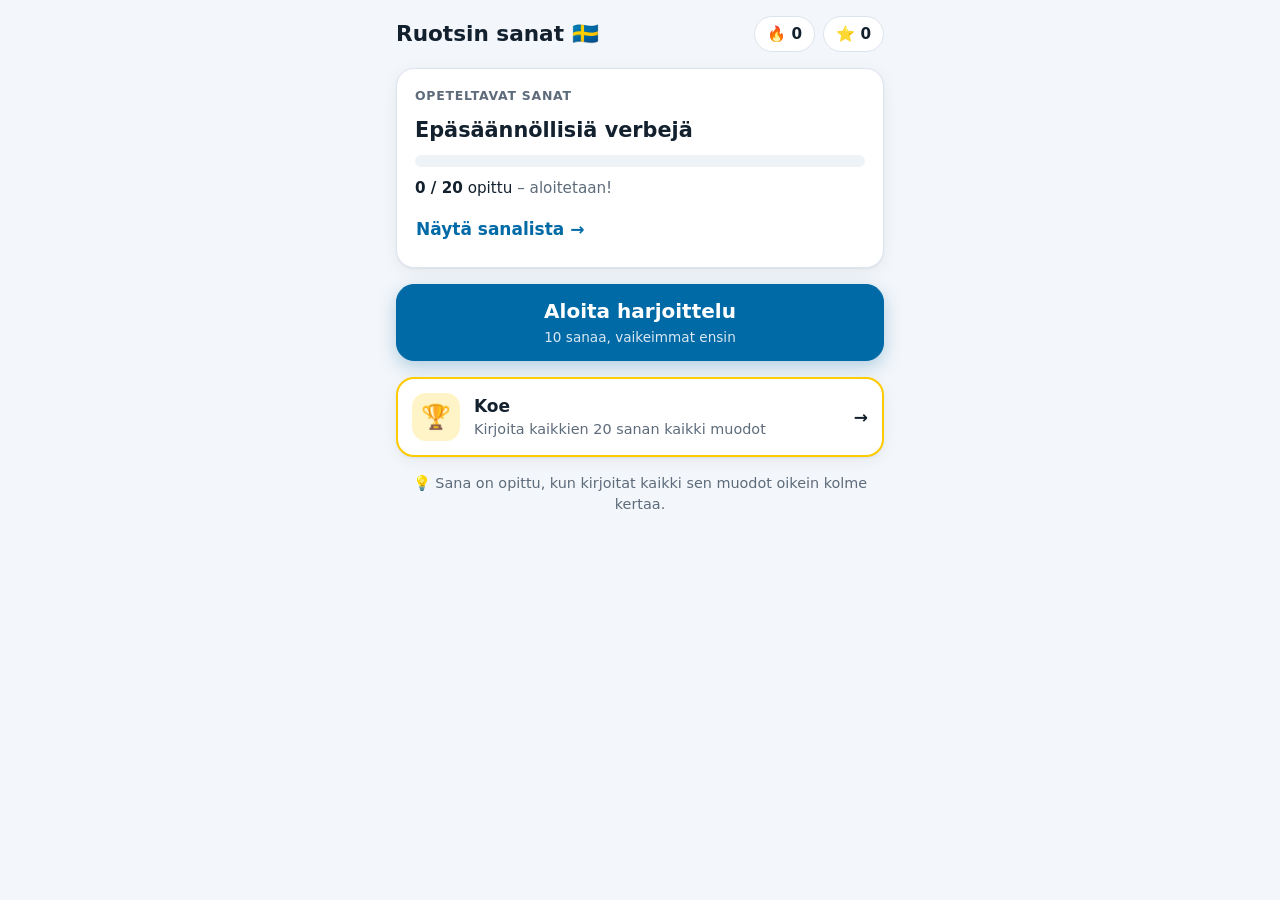
==== src/index.html @ 1865d064 "Yksinkertaista etusivu ja lisää erillinen koe - Etusivulla yksi Aloita harjoittelu -painike ja linkk" ====
<!doctype html>
<html lang="fi">
<head>
  <meta charset="utf-8">
  <meta name="viewport" content="width=device-width, initial-scale=1, viewport-fit=cover">
  <meta name="robots" content="noindex, nofollow">
  <meta name="theme-color" content="#006aa7">
  <meta name="apple-mobile-web-app-capable" content="yes">
  <meta name="apple-mobile-web-app-title" content="Ruotsin sanat">
  <title>Ruotsin sanat</title>
  <link rel="icon" href="data:image/svg+xml,<svg xmlns='http://www.w3.org/2000/svg' viewBox='0 0 100 100'><text y='.9em' font-size='90'>🇸🇪</text></svg>">
  <link rel="stylesheet" href="css/styles.css">
  <script type="module" src="js/main.js"></script>
</head>
<body>
  <main class="app">

    <!-- ========== PIN ========== -->
    <section id="screen-pin" class="screen screen-center" hidden>
      <div class="hero-emoji" aria-hidden="true">🇸🇪</div>
      <h1>Ruotsin sanat</h1>
      <form id="pin-form" class="stack">
        <label for="pin-input" class="muted">Syötä PIN-koodi</label>
        <input id="pin-input" class="input input-pin" type="password" inputmode="numeric" autocomplete="off" required>
        <p id="pin-error" class="banner banner-wrong" role="alert" hidden>Väärä koodi, yritä uudelleen.</p>
        <button type="submit" class="btn btn-primary">Avaa</button>
      </form>
    </section>

    <!-- ========== ETUSIVU ========== -->
    <section id="screen-home" class="screen" hidden>
      <header class="topbar">
        <h1 class="brand">Ruotsin sanat <span aria-hidden="true">🇸🇪</span></h1>
        <div class="chips">
          <span class="chip" title="Päiväputki"><span aria-hidden="true">🔥</span> <span id="day-streak">0</span></span>
          <span class="chip" title="Pisteet"><span aria-hidden="true">⭐</span> <span id="points">0</span></span>
        </div>
      </header>

      <div class="card goal-card">
        <p class="eyebrow">Opeteltavat sanat</p>
        <h2 id="list-title"></h2>
        <div class="progress-track" aria-hidden="true"><div id="learned-bar" class="progress-fill"></div></div>
        <p class="goal-meta"><strong id="learned-count">0 / 0</strong> opittu <span id="goal-message" class="muted"></span></p>
        <button id="wordlist-btn" class="btn btn-ghost">Näytä sanalista →</button>
      </div>

      <button id="start-btn" class="btn btn-primary btn-hero">
        <span>Aloita harjoittelu</span>
        <small id="start-sub"></small>
      </button>

      <a href="#koe" class="exam-card">
        <span class="mode-icon" aria-hidden="true">🏆</span>
        <span class="exam-text"><strong>Koe</strong><span id="exam-sub"></span></span>
        <span aria-hidden="true">→</span>
      </a>

      <p class="hint">💡 Sana on opittu, kun kirjoitat kaikki sen muodot oikein kolme kertaa.</p>
    </section>

    <!-- ========== SANALISTA ========== -->
    <section id="screen-words" class="screen" hidden>
      <header class="topbar">
        <button class="icon-btn home-link" aria-label="Takaisin">←</button>
        <h1 class="topbar-title">Sanalista</h1>
        <span class="icon-spacer"></span>
      </header>
      <ul id="word-table" class="word-table"></ul>
    </section>

    <!-- ========== HARJOITUS JA KOE ========== -->
    <section id="screen-quiz" class="screen" hidden>
      <header class="quiz-bar">
        <button class="icon-btn home-link" aria-label="Lopeta">✕</button>
        <div class="quiz-progress">
          <span id="quiz-phase" class="quiz-phase"></span>
          <div class="progress-track"><div id="quiz-bar" class="progress-fill"></div></div>
        </div>
        <span id="streak" class="streak" aria-live="polite"></span>
      </header>

      <div class="question">
        <p id="question-label" class="eyebrow"></p>
        <p id="prompt" class="prompt"></p>
        <p id="prompt-stars" class="stars" aria-hidden="true"></p>
      </div>

      <!-- Opettele -->
      <div id="mode-learn" class="stack" hidden>
        <div id="learn-forms" class="forms-grid" hidden></div>
        <button id="reveal-btn" class="btn btn-primary">Näytä muodot</button>
        <div id="self-grade" class="row" hidden>
          <button id="again-btn" class="btn btn-soft">Harjoittelen vielä</button>
          <button id="knew-btn" class="btn btn-success">Osasin! 👍</button>
        </div>
      </div>

      <!-- Monivalinta -->
      <div id="mode-choice" class="choices" hidden></div>

      <!-- Kirjoitus (yksi tai kaikki muodot) -->
      <form id="mode-write" class="stack" autocomplete="off" hidden>
        <div id="write-fields" class="stack"></div>
        <div id="letter-bar" class="letter-bar" aria-label="Ruotsin kirjaimet">
          <button type="button" class="letter-btn" data-char="å">å</button>
          <button type="button" class="letter-btn" data-char="ä">ä</button>
          <button type="button" class="letter-btn" data-char="ö">ö</button>
        </div>
        <button id="check-btn" type="submit" class="btn btn-primary">Tarkista</button>
      </form>

      <!-- Palaute -->
      <div id="feedback" class="feedback" role="status" aria-live="polite" hidden>
        <p id="feedback-title" class="feedback-title"></p>
        <p id="feedback-text" class="feedback-text"></p>
        <button id="next-btn" class="btn">Jatka</button>
      </div>
    </section>

    <!-- ========== KERTAUKSEN ALKU ========== -->
    <section id="screen-review-intro" class="screen screen-center" hidden>
      <div class="hero-emoji" aria-hidden="true">🎯</div>
      <h1>Lopuksi kerrataan vaikeimmat</h1>
      <p class="muted">Nämä menivät vielä väärin. Harjoitellaan niitä, kunnes ne menevät oikein.</p>
      <div class="card"><ul id="review-list" class="plain-list"></ul></div>
      <button id="review-start-btn" class="btn btn-primary">Aloita kertaus</button>
    </section>

    <!-- ========== HARJOITTELUN TULOKSET ========== -->
    <section id="screen-result" class="screen screen-center" hidden>
      <div id="result-emoji" class="hero-emoji" aria-hidden="true"></div>
      <h1 id="result-title"></h1>
      <p id="result-text" class="muted"></p>

      <div class="stat-grid">
        <div class="stat"><span id="stat-correct" class="stat-value"></span><span class="stat-label">oikein heti</span></div>
        <div class="stat"><span id="stat-points" class="stat-value"></span><span class="stat-label">pistettä</span></div>
        <div class="stat"><span id="stat-streak" class="stat-value"></span><span class="stat-label">paras putki</span></div>
      </div>

      <div id="star-news" class="card stack" hidden>
        <p class="eyebrow">Tähtiä ansaittu</p>
        <ul id="star-list" class="plain-list"></ul>
      </div>

      <div class="stack full">
        <button id="again-round-btn" class="btn btn-primary">Harjoittele lisää</button>
        <button class="btn btn-ghost home-link">Etusivulle</button>
      </div>
    </section>

    <!-- ========== KOKEEN TULOKSET ========== -->
    <section id="screen-exam-result" class="screen" hidden>
      <div class="screen-center-block">
        <div id="exam-emoji" class="hero-emoji" aria-hidden="true"></div>
        <h1 id="exam-title"></h1>
        <p id="exam-text" class="muted"></p>
      </div>

      <div class="stat-grid stat-grid-2">
        <div class="stat"><span id="exam-words" class="stat-value"></span><span class="stat-label">sanaa oikein</span></div>
        <div class="stat"><span id="exam-forms" class="stat-value"></span><span class="stat-label">muotoa oikein</span></div>
      </div>

      <button id="exam-review-btn" class="btn btn-primary btn-hero">
        <span>Kertaa vaikeat sanat</span>
        <small id="exam-review-sub"></small>
      </button>

      <ul id="exam-table" class="word-table"></ul>

      <div class="stack">
        <button id="exam-again-btn" class="btn btn-soft">Tee koe uudelleen</button>
        <button class="btn btn-ghost home-link">Etusivulle</button>
      </div>
    </section>

  </main>
</body>
</html>
---- src/css/styles.css ----
/* ==========================================================================
   Värit ja mitat. Ruotsin lipun sininen ja keltainen.
   ========================================================================== */

:root {
  --bg: #f3f6fa;
  --surface: #ffffff;
  --surface-2: #eef3f8;
  --text: #13202e;
  --muted: #5d6b7a;
  --border: #dde4ec;

  --primary: #006aa7;
  --primary-press: #00558a;
  --on-primary: #ffffff;
  --accent: #fecc00;

  --success: #1e8e4f;
  --success-bg: #e2f6ea;
  --danger: #c4372b;
  --danger-bg: #fdeaea;

  --radius: 18px;
  --radius-sm: 12px;
  --shadow: 0 1px 2px rgb(16 32 48 / 6%), 0 4px 16px rgb(16 32 48 / 6%);
  --tap: 56px;
}

@media (prefers-color-scheme: dark) {
  :root {
    --bg: #0d1520;
    --surface: #17222f;
    --surface-2: #1f2c3b;
    --text: #e9eef4;
    --muted: #9aa9b8;
    --border: #2b3a4b;
    --primary: #3b9be0;
    --primary-press: #2f85c4;
    --on-primary: #06121c;
    --success: #5ccf8e;
    --success-bg: #163627;
    --danger: #ff8b80;
    --danger-bg: #3a1c1a;
    --shadow: none;
  }
}

/* ==========================================================================
   Perusta
   ========================================================================== */

* { box-sizing: border-box; }
[hidden] { display: none !important; }

body {
  margin: 0;
  font-family: system-ui, -apple-system, "Segoe UI", Roboto, sans-serif;
  font-size: 17px;
  line-height: 1.45;
  background: var(--bg);
  color: var(--text);
  -webkit-tap-highlight-color: transparent;
}

.app {
  max-width: 520px;
  margin: 0 auto;
  padding: max(16px, env(safe-area-inset-top)) 16px max(24px, env(safe-area-inset-bottom));
}

h1, h2, p { margin: 0; }
.muted { color: var(--muted); }

.screen { display: flex; flex-direction: column; gap: 16px; }
.screen-center { min-height: 85vh; justify-content: center; text-align: center; align-items: center; }
.screen-center > * { width: 100%; }
.stack { display: flex; flex-direction: column; gap: 12px; }
.row { display: flex; gap: 10px; }
.row > * { flex: 1; }
.full { width: 100%; }

.card {
  background: var(--surface);
  border: 1px solid var(--border);
  border-radius: var(--radius);
  padding: 18px;
  box-shadow: var(--shadow);
  text-align: left;
}

.eyebrow {
  font-size: 0.78rem;
  font-weight: 700;
  letter-spacing: 0.06em;
  text-transform: uppercase;
  color: var(--muted);
}

.hero-emoji { font-size: 4.5rem; line-height: 1; }

/* ==========================================================================
   Painikkeet ja kentät
   ========================================================================== */

.btn {
  display: inline-flex;
  align-items: center;
  justify-content: center;
  min-height: var(--tap);
  padding: 12px 18px;
  border: 1px solid var(--border);
  border-radius: var(--radius-sm);
  background: var(--surface);
  color: var(--text);
  font: inherit;
  font-weight: 700;
  cursor: pointer;
  transition: transform 0.08s ease, background 0.15s ease;
}

.btn:active:not(:disabled) { transform: scale(0.97); }
.btn:disabled { cursor: default; }
.btn-primary { background: var(--primary); border-color: var(--primary); color: var(--on-primary); }
.btn-primary:active { background: var(--primary-press); }
.btn-success { background: var(--success); border-color: var(--success); color: #fff; }
.btn-soft { background: var(--surface-2); border-color: transparent; }
.btn-ghost { background: transparent; border-color: transparent; color: var(--primary); }

.icon-btn {
  width: 44px;
  height: 44px;
  border: none;
  border-radius: 50%;
  background: var(--surface-2);
  color: var(--text);
  font-size: 1.2rem;
  cursor: pointer;
}

.input {
  width: 100%;
  min-height: var(--tap);
  padding: 12px 14px;
  border: 2px solid var(--border);
  border-radius: var(--radius-sm);
  background: var(--surface);
  color: var(--text);
  font: inherit;
  font-size: 1.25rem;
  transition: border-color 0.15s ease;
}

.input:focus { outline: none; border-color: var(--primary); }
.input.is-correct { border-color: var(--success); background: var(--success-bg); }
.input.is-wrong { border-color: var(--danger); background: var(--danger-bg); text-decoration: line-through; }
.input-pin { text-align: center; font-size: 1.6rem; letter-spacing: 0.3em; }

:focus-visible { outline: 3px solid var(--accent); outline-offset: 2px; }

/* ==========================================================================
   Etusivu
   ========================================================================== */

.topbar { display: flex; align-items: center; justify-content: space-between; gap: 12px; }
.brand { font-size: 1.35rem; }
.topbar-title { font-size: 1.15rem; }
.chips { display: flex; gap: 8px; }

.chip {
  padding: 6px 12px;
  border-radius: 999px;
  background: var(--surface);
  border: 1px solid var(--border);
  font-weight: 700;
  font-size: 0.95rem;
  white-space: nowrap;
}

.goal-card { display: flex; flex-direction: column; gap: 10px; }
.goal-card h2 { font-size: 1.3rem; }
.goal-card .btn-ghost { align-self: flex-start; min-height: 40px; padding: 4px 0; }
.goal-meta { font-size: 0.95rem; }

.progress-track {
  height: 12px;
  border-radius: 999px;
  background: var(--surface-2);
  overflow: hidden;
  flex: none;
}

.progress-fill {
  width: 0;
  height: 100%;
  border-radius: inherit;
  background: linear-gradient(90deg, var(--accent), #ffb800);
  transition: width 0.4s ease;
}

.section-title { font-size: 1.05rem; margin-top: 4px; }

/* Iso aloituspainike */
.btn-hero {
  flex-direction: column;
  gap: 2px;
  min-height: 76px;
  font-size: 1.25rem;
  border-radius: var(--radius);
  box-shadow: 0 6px 18px rgb(0 106 167 / 28%);
}

.btn-hero small { font-size: 0.85rem; font-weight: 500; opacity: 0.85; }

/* Koe-kortti */
.exam-card {
  display: flex;
  align-items: center;
  gap: 14px;
  padding: 14px;
  border: 2px solid var(--accent);
  border-radius: var(--radius);
  background: var(--surface);
  box-shadow: var(--shadow);
  color: var(--text);
  text-decoration: none;
  font-weight: 700;
}

.exam-card:active { transform: scale(0.98); }
.exam-text { display: flex; flex-direction: column; flex: 1; }
.exam-text span { color: var(--muted); font-size: 0.9rem; font-weight: 400; }

.mode-icon {
  display: grid;
  place-items: center;
  flex: none;
  width: 48px;
  height: 48px;
  border-radius: 14px;
  font-size: 1.5rem;
  background: #fff4c7;
}

@media (prefers-color-scheme: dark) {
  .mode-icon { background: var(--surface-2); }
}

.hint { font-size: 0.9rem; color: var(--muted); text-align: center; padding: 0 8px; }

/* ==========================================================================
   Sanalista
   ========================================================================== */

.word-table { list-style: none; margin: 0; padding: 0; display: flex; flex-direction: column; gap: 8px; }

.word-row {
  padding: 12px 14px;
  border-radius: var(--radius-sm);
  background: var(--surface);
  border: 1px solid var(--border);
}

.word-head { display: flex; justify-content: space-between; gap: 8px; }
.word-forms { color: var(--muted); }

.stars { color: #e6a800; letter-spacing: 0.08em; white-space: nowrap; }

/* ==========================================================================
   Harjoitus
   ========================================================================== */

.quiz-bar { display: flex; align-items: center; gap: 12px; }
.quiz-progress { flex: 1; display: flex; flex-direction: column; gap: 4px; }
.quiz-phase { font-size: 0.8rem; font-weight: 700; color: var(--muted); }
.icon-spacer { width: 44px; }
.streak { min-width: 44px; text-align: right; font-weight: 800; color: #e67700; }

.question { text-align: center; padding: 18px 0 6px; display: flex; flex-direction: column; gap: 6px; }

.prompt {
  font-size: clamp(1.7rem, 8vw, 2.4rem);
  font-weight: 800;
  line-height: 1.15;
  overflow-wrap: anywhere;
}

.forms-grid { display: grid; grid-template-columns: 1fr 1fr; gap: 10px; }

.form-cell {
  display: flex;
  flex-direction: column;
  padding: 12px;
  border-radius: var(--radius-sm);
  background: var(--surface);
  border: 1px solid var(--border);
  animation: pop 0.25s ease both;
}

.form-name { font-size: 0.8rem; color: var(--muted); }
.form-value { font-size: 1.3rem; }

.choices { display: grid; gap: 10px; }
.choice { font-size: 1.2rem; }
.choice.is-correct { background: var(--success-bg); border-color: var(--success); color: var(--success); }
.choice.is-wrong { background: var(--danger-bg); border-color: var(--danger); color: var(--danger); animation: shake 0.3s ease; }

.field { display: flex; flex-direction: column; gap: 4px; }
.field-label { font-size: 0.85rem; font-weight: 700; color: var(--muted); }
.field-answer { font-weight: 700; color: var(--success); }
.field-answer:empty { display: none; }

.letter-bar { display: flex; gap: 8px; justify-content: center; }

.letter-btn {
  width: 56px;
  height: 48px;
  border: 1px solid var(--border);
  border-radius: var(--radius-sm);
  background: var(--surface);
  color: var(--text);
  font: inherit;
  font-size: 1.3rem;
  font-weight: 700;
  cursor: pointer;
}

.feedback {
  display: flex;
  flex-direction: column;
  gap: 6px;
  padding: 16px;
  border-radius: var(--radius);
  animation: slide-up 0.25s ease both;
}

.feedback-title { font-size: 1.2rem; font-weight: 800; }
.feedback .btn { margin-top: 8px; color: #fff; border: none; }
.feedback-correct { background: var(--success-bg); color: var(--success); }
.feedback-correct .btn { background: var(--success); }
.feedback-wrong { background: var(--danger-bg); color: var(--danger); }
.feedback-wrong .btn { background: var(--danger); }
.feedback-text:empty { display: none; }

/* ==========================================================================
   Tulokset ja muut
   ========================================================================== */

.stat-grid { display: grid; grid-template-columns: repeat(3, 1fr); gap: 10px; }

.stat {
  display: flex;
  flex-direction: column;
  padding: 14px 6px;
  border-radius: var(--radius);
  background: var(--surface);
  border: 1px solid var(--border);
}

.stat-value { font-size: 1.4rem; font-weight: 800; }
.stat-label { font-size: 0.8rem; color: var(--muted); }

.stat-grid-2 { grid-template-columns: repeat(2, 1fr); text-align: center; }
.screen-center-block { display: flex; flex-direction: column; gap: 8px; align-items: center; text-align: center; padding-top: 16px; }

/* Kokeen tulosrivit */
.row-ok { border-left: 5px solid var(--success); }
.row-bad { border-left: 5px solid var(--danger); }
.row-mark { font-weight: 800; }
.row-ok .row-mark { color: var(--success); }
.row-bad .row-mark { color: var(--danger); }
.exam-forms { display: flex; flex-wrap: wrap; gap: 6px; margin-top: 6px; }
.exam-forms span { padding: 3px 8px; border-radius: 8px; font-size: 0.95rem; }
.form-ok { background: var(--success-bg); color: var(--success); }
.form-bad { background: var(--danger-bg); color: var(--danger); }
.form-bad s { opacity: 0.75; }

.plain-list { margin: 0; padding-left: 18px; display: flex; flex-direction: column; gap: 4px; }

.banner { padding: 10px 14px; border-radius: var(--radius-sm); font-weight: 600; }
.banner-wrong { background: var(--danger-bg); color: var(--danger); }

/* Konfetti */
.confetti { position: fixed; inset: 0; pointer-events: none; overflow: hidden; z-index: 10; }
.confetti span { position: absolute; top: -40px; animation: fall 2.5s ease-in forwards; }

@keyframes fall { to { transform: translateY(110vh) rotate(540deg); } }
@keyframes pop { from { opacity: 0; transform: scale(0.9); } }
@keyframes slide-up { from { opacity: 0; transform: translateY(12px); } }
@keyframes shake { 25% { transform: translateX(-6px); } 75% { transform: translateX(6px); } }

@media (prefers-reduced-motion: reduce) {
  *, *::before, *::after { animation: none !important; transition: none !important; }
}
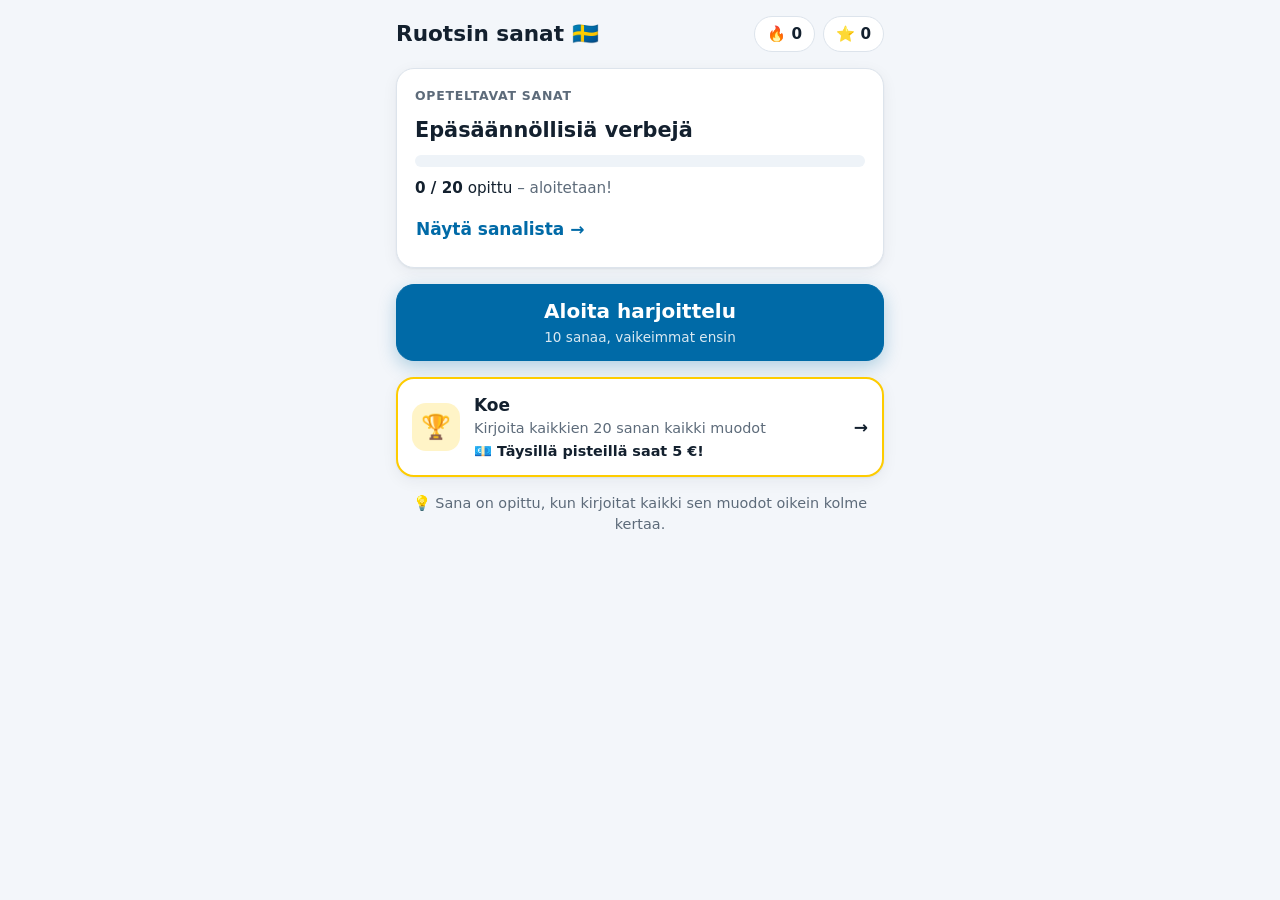
==== commit ede2a436: "Lisää 5 € palkkio kokeen täysistä pisteistä - Palkkiokortti päivämäärällä ja kellonajalla täysistä p" ====
--- a/src/index.html
+++ b/src/index.html
@@ -52,7 +52,11 @@
 
       <a href="#koe" class="exam-card">
         <span class="mode-icon" aria-hidden="true">🏆</span>
-        <span class="exam-text"><strong>Koe</strong><span id="exam-sub"></span></span>
+        <span class="exam-text">
+          <strong>Koe</strong>
+          <span id="exam-sub"></span>
+          <span id="exam-reward" class="exam-reward"></span>
+        </span>
         <span aria-hidden="true">→</span>
       </a>
 
@@ -158,6 +162,13 @@
         <p id="exam-text" class="muted"></p>
       </div>
 
+      <div id="reward-card" class="reward-card" role="status" hidden>
+        <div id="reward-emoji" class="reward-emoji" aria-hidden="true"></div>
+        <p id="reward-title" class="reward-title"></p>
+        <p id="reward-text"></p>
+        <p id="reward-meta" class="reward-meta"></p>
+      </div>
+
       <div class="stat-grid stat-grid-2">
         <div class="stat"><span id="exam-words" class="stat-value"></span><span class="stat-label">sanaa oikein</span></div>
         <div class="stat"><span id="exam-forms" class="stat-value"></span><span class="stat-label">muotoa oikein</span></div>
--- a/src/css/styles.css
+++ b/src/css/styles.css
@@ -230,6 +230,36 @@
 .exam-text { display: flex; flex-direction: column; flex: 1; }
 .exam-text span { color: var(--muted); font-size: 0.9rem; font-weight: 400; }
 
+.exam-reward { color: var(--text) !important; font-weight: 700 !important; margin-top: 2px; }
+
+/* Palkkiokortti kokeen tuloksissa */
+.reward-card {
+  display: flex;
+  flex-direction: column;
+  gap: 4px;
+  padding: 18px;
+  border-radius: var(--radius);
+  border: 2px dashed var(--accent);
+  background: var(--surface);
+  text-align: center;
+  animation: pop 0.3s ease both;
+}
+
+.reward-won {
+  border-style: solid;
+  background: linear-gradient(135deg, #fff6cc, #ffe27a);
+  color: #3a2c00;
+  box-shadow: 0 8px 24px rgb(254 204 0 / 40%);
+}
+
+.reward-emoji { font-size: 3rem; line-height: 1; }
+.reward-won .reward-emoji { animation: wiggle 1s ease 0.3s 2; }
+.reward-title { font-size: 1.3rem; font-weight: 800; }
+.reward-meta { font-size: 0.85rem; opacity: 0.75; }
+.reward-meta:empty { display: none; }
+
+@keyframes wiggle { 25% { transform: rotate(-12deg) scale(1.1); } 75% { transform: rotate(12deg) scale(1.1); } }
+
 .mode-icon {
   display: grid;
   place-items: center;
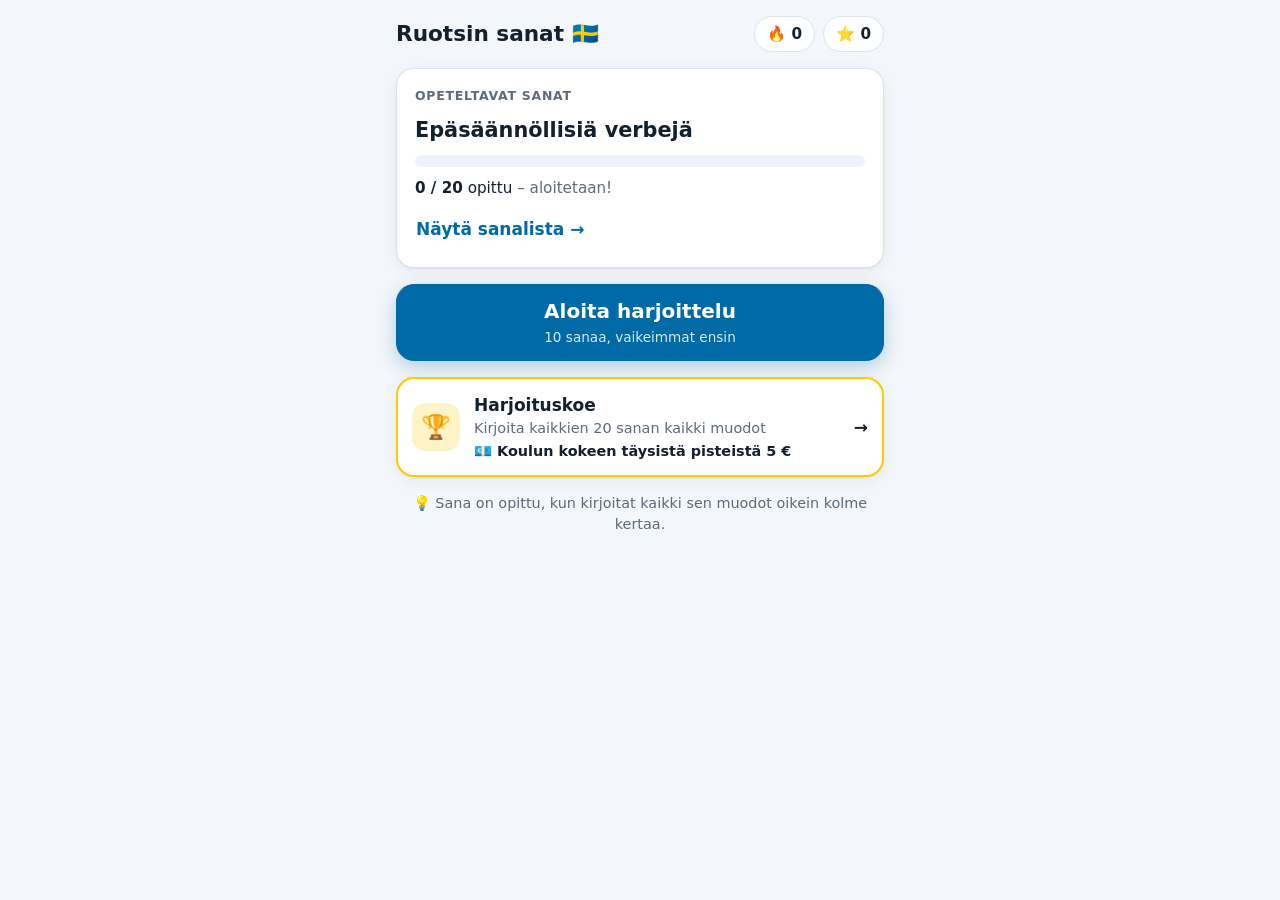
==== commit 75347398: "Palkkio koulun kokeesta, sovelluksessa harjoituskoe - Koe nimetty harjoituskokeeksi - Täydet pisteet" ====
--- a/src/index.html
+++ b/src/index.html
@@ -53,7 +53,7 @@
       <a href="#koe" class="exam-card">
         <span class="mode-icon" aria-hidden="true">🏆</span>
         <span class="exam-text">
-          <strong>Koe</strong>
+          <strong>Harjoituskoe</strong>
           <span id="exam-sub"></span>
           <span id="exam-reward" class="exam-reward"></span>
         </span>
@@ -166,7 +166,6 @@
         <div id="reward-emoji" class="reward-emoji" aria-hidden="true"></div>
         <p id="reward-title" class="reward-title"></p>
         <p id="reward-text"></p>
-        <p id="reward-meta" class="reward-meta"></p>
       </div>
 
       <div class="stat-grid stat-grid-2">
@@ -182,7 +181,7 @@
       <ul id="exam-table" class="word-table"></ul>
 
       <div class="stack">
-        <button id="exam-again-btn" class="btn btn-soft">Tee koe uudelleen</button>
+        <button id="exam-again-btn" class="btn btn-soft">Tee harjoituskoe uudelleen</button>
         <button class="btn btn-ghost home-link">Etusivulle</button>
       </div>
     </section>
--- a/src/css/styles.css
+++ b/src/css/styles.css
@@ -255,8 +255,6 @@
 .reward-emoji { font-size: 3rem; line-height: 1; }
 .reward-won .reward-emoji { animation: wiggle 1s ease 0.3s 2; }
 .reward-title { font-size: 1.3rem; font-weight: 800; }
-.reward-meta { font-size: 0.85rem; opacity: 0.75; }
-.reward-meta:empty { display: none; }
 
 @keyframes wiggle { 25% { transform: rotate(-12deg) scale(1.1); } 75% { transform: rotate(12deg) scale(1.1); } }
 
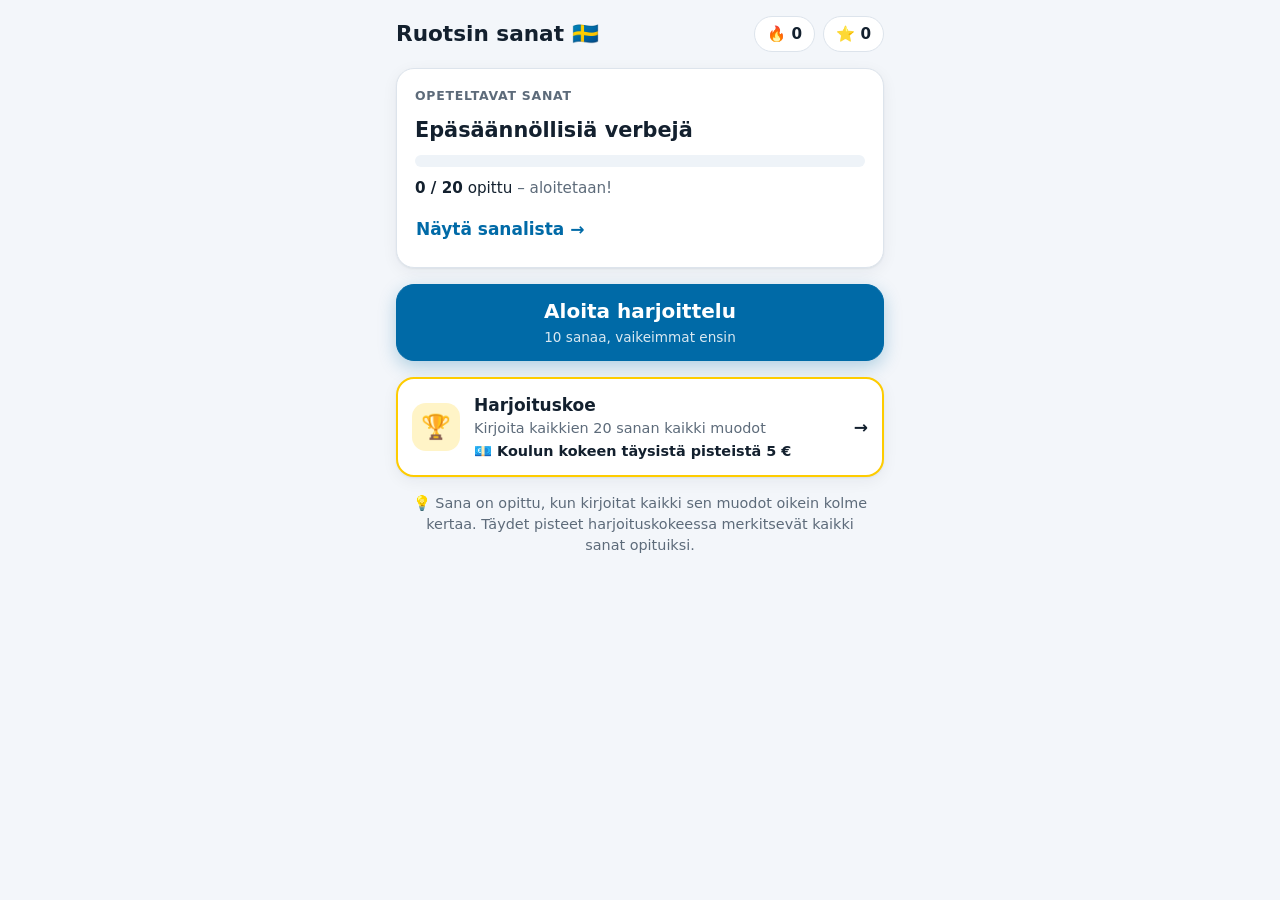
==== commit 0799f6df: "Merkitse kaikki sanat opituiksi harjoituskokeen täysistä pisteistä Co-Authored-By: Claude Opus 5.5 <" ====
--- a/src/index.html
+++ b/src/index.html
@@ -60,7 +60,7 @@
         <span aria-hidden="true">→</span>
       </a>
 
-      <p class="hint">💡 Sana on opittu, kun kirjoitat kaikki sen muodot oikein kolme kertaa.</p>
+      <p class="hint">💡 Sana on opittu, kun kirjoitat kaikki sen muodot oikein kolme kertaa. Täydet pisteet harjoituskokeessa merkitsevät kaikki sanat opituiksi.</p>
     </section>
 
     <!-- ========== SANALISTA ========== -->
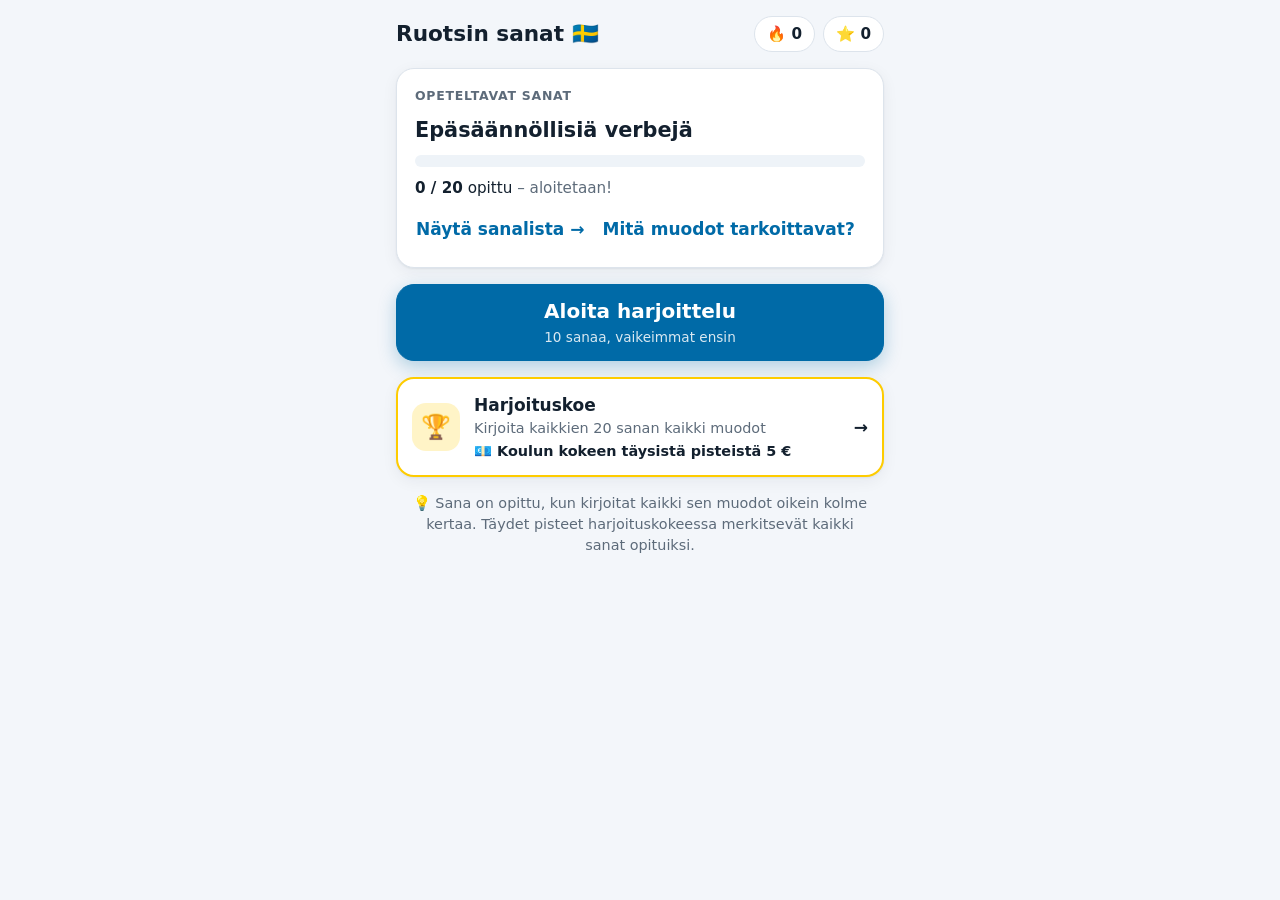
==== commit 1b4e50bd: "Selkeytä muotojen opettelua - Muodot numeroidaan kirjan järjestyksessä ja jokaiselle lyhyt selitys -" ====
--- a/src/index.html
+++ b/src/index.html
@@ -42,7 +42,10 @@
         <h2 id="list-title"></h2>
         <div class="progress-track" aria-hidden="true"><div id="learned-bar" class="progress-fill"></div></div>
         <p class="goal-meta"><strong id="learned-count">0 / 0</strong> opittu <span id="goal-message" class="muted"></span></p>
-        <button id="wordlist-btn" class="btn btn-ghost">Näytä sanalista →</button>
+        <div class="link-row">
+          <button id="wordlist-btn" class="btn btn-ghost">Näytä sanalista →</button>
+          <button id="help-btn" class="btn btn-ghost">Mitä muodot tarkoittavat?</button>
+        </div>
       </div>
 
       <button id="start-btn" class="btn btn-primary btn-hero">
@@ -73,6 +76,21 @@
       <ul id="word-table" class="word-table"></ul>
     </section>
 
+    <!-- ========== MUOTOJEN SELITYS ========== -->
+    <section id="screen-help" class="screen" hidden>
+      <header class="topbar">
+        <button class="icon-btn home-link" aria-label="Takaisin">←</button>
+        <h1 class="topbar-title">Verbin neljä muotoa</h1>
+        <span class="icon-spacer"></span>
+      </header>
+      <div class="card stack">
+        <p>Jokaisesta verbistä opetellaan neljä muotoa <strong>aina samassa järjestyksessä</strong> kuin kirjassa:</p>
+        <p id="help-example-row" class="example-row"></p>
+        <ol id="help-forms" class="help-forms"></ol>
+        <p class="muted">💡 Lue rivi ääneen monta kertaa, niin se jää mieleen kuin loru.</p>
+      </div>
+    </section>
+
     <!-- ========== HARJOITUS JA KOE ========== -->
     <section id="screen-quiz" class="screen" hidden>
       <header class="quiz-bar">
@@ -88,6 +106,15 @@
         <p id="question-label" class="eyebrow"></p>
         <p id="prompt" class="prompt"></p>
         <p id="prompt-stars" class="stars" aria-hidden="true"></p>
+        <div id="form-pattern" class="form-pattern" hidden></div>
+        <p id="question-hint" class="question-hint" hidden></p>
+      </div>
+
+      <!-- Järjestys -->
+      <div id="mode-order" class="stack" hidden>
+        <ol id="order-slots" class="order-slots"></ol>
+        <div id="order-chips" class="order-chips"></div>
+        <button id="order-reset" class="btn btn-ghost">Aloita alusta</button>
       </div>
 
       <!-- Opettele -->
@@ -106,11 +133,6 @@
       <!-- Kirjoitus (yksi tai kaikki muodot) -->
       <form id="mode-write" class="stack" autocomplete="off" hidden>
         <div id="write-fields" class="stack"></div>
-        <div id="letter-bar" class="letter-bar" aria-label="Ruotsin kirjaimet">
-          <button type="button" class="letter-btn" data-char="å">å</button>
-          <button type="button" class="letter-btn" data-char="ä">ä</button>
-          <button type="button" class="letter-btn" data-char="ö">ö</button>
-        </div>
         <button id="check-btn" type="submit" class="btn btn-primary">Tarkista</button>
       </form>
 
--- a/src/css/styles.css
+++ b/src/css/styles.css
@@ -337,21 +337,6 @@
 .field-answer { font-weight: 700; color: var(--success); }
 .field-answer:empty { display: none; }
 
-.letter-bar { display: flex; gap: 8px; justify-content: center; }
-
-.letter-btn {
-  width: 56px;
-  height: 48px;
-  border: 1px solid var(--border);
-  border-radius: var(--radius-sm);
-  background: var(--surface);
-  color: var(--text);
-  font: inherit;
-  font-size: 1.3rem;
-  font-weight: 700;
-  cursor: pointer;
-}
-
 .feedback {
   display: flex;
   flex-direction: column;
@@ -368,6 +353,53 @@
 .feedback-wrong { background: var(--danger-bg); color: var(--danger); }
 .feedback-wrong .btn { background: var(--danger); }
 .feedback-text:empty { display: none; }
+
+/* Muodon selitys ja kirjan rivi */
+.form-pattern { display: flex; justify-content: center; flex-wrap: wrap; gap: 6px; margin-top: 6px; }
+
+.slot {
+  min-width: 52px;
+  padding: 6px 10px;
+  border-radius: 10px;
+  background: var(--surface-2);
+  color: var(--muted);
+  font-weight: 700;
+}
+
+.slot-target { background: var(--accent); color: #3a2c00; }
+.question-hint { font-size: 0.9rem; color: var(--muted); }
+.field-hint { font-weight: 400; }
+
+/* Järjestystehtävä */
+.order-slots { list-style: none; margin: 0; padding: 0; display: flex; flex-direction: column; gap: 8px; }
+
+.order-slot {
+  display: flex;
+  align-items: center;
+  justify-content: space-between;
+  min-height: 48px;
+  padding: 8px 14px;
+  border: 2px dashed var(--border);
+  border-radius: var(--radius-sm);
+  background: var(--surface);
+}
+
+.order-slot:has(strong:not(:empty)) { border-style: solid; border-color: var(--primary); }
+.order-slot.is-correct { border-color: var(--success); background: var(--success-bg); }
+.order-slot.is-wrong { border-color: var(--danger); background: var(--danger-bg); }
+.order-name { font-size: 0.85rem; color: var(--muted); }
+.order-slot strong { font-size: 1.2rem; }
+
+.order-chips { display: grid; grid-template-columns: 1fr 1fr; gap: 10px; }
+.chip-btn { font-size: 1.15rem; }
+.chip-btn:disabled { opacity: 0.35; }
+
+/* Ohjesivu */
+.link-row { display: flex; flex-wrap: wrap; gap: 4px 16px; }
+.example-row { font-size: 1.25rem; font-weight: 800; text-align: center; padding: 10px; border-radius: var(--radius-sm); background: var(--surface-2); }
+.help-forms { margin: 0; padding-left: 22px; display: flex; flex-direction: column; gap: 10px; }
+.help-form { display: flex; flex-direction: column; }
+.help-sv { font-weight: 600; }
 
 /* ==========================================================================
    Tulokset ja muut
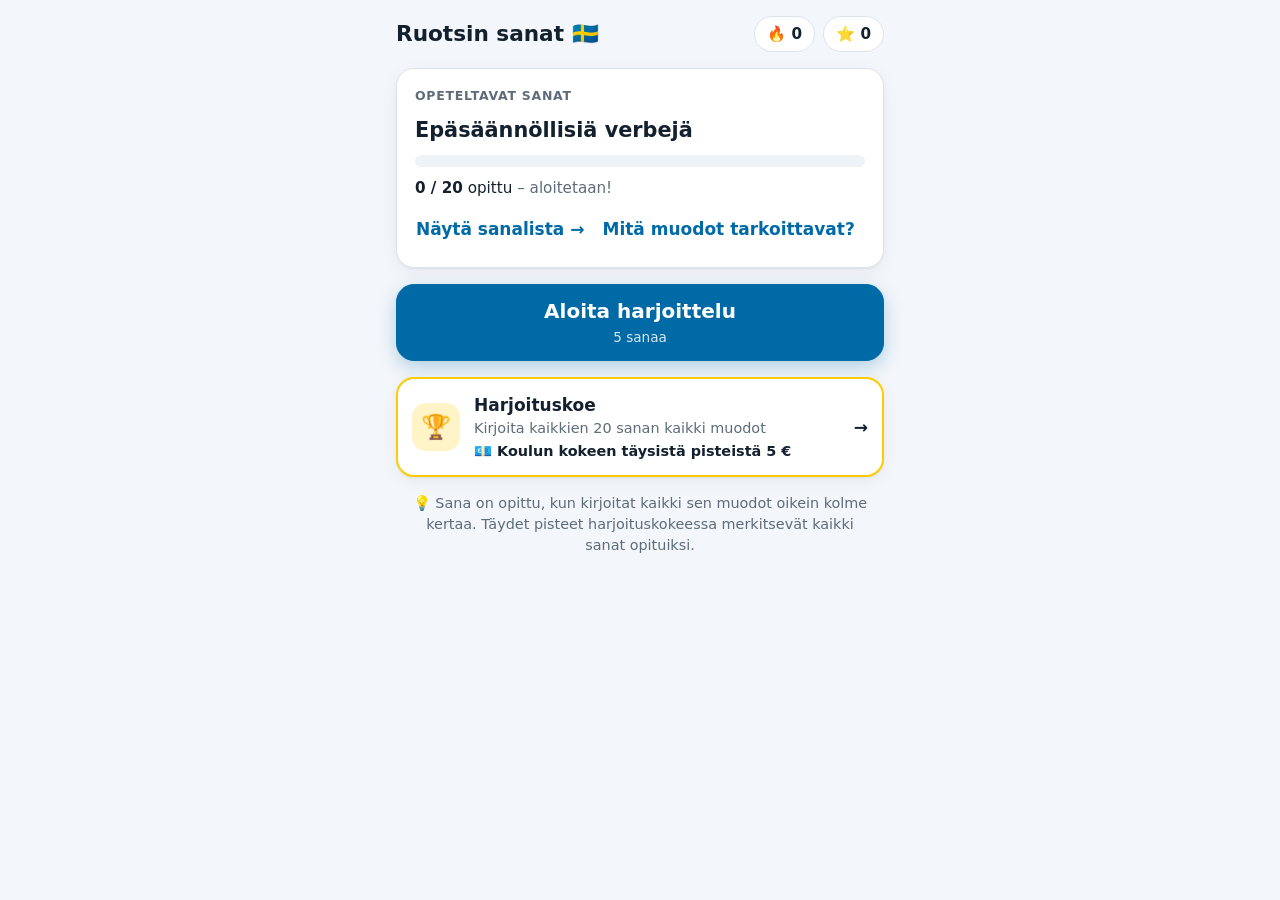
==== commit 1b48b500: "Harjoittelu etenee vaiheittain monivalinnasta kaikkiin muotoihin - Kierroksella 5 sanaa, jotka käyvä" ====
--- a/src/index.html
+++ b/src/index.html
@@ -117,16 +117,6 @@
         <button id="order-reset" class="btn btn-ghost">Aloita alusta</button>
       </div>
 
-      <!-- Opettele -->
-      <div id="mode-learn" class="stack" hidden>
-        <div id="learn-forms" class="forms-grid" hidden></div>
-        <button id="reveal-btn" class="btn btn-primary">Näytä muodot</button>
-        <div id="self-grade" class="row" hidden>
-          <button id="again-btn" class="btn btn-soft">Harjoittelen vielä</button>
-          <button id="knew-btn" class="btn btn-success">Osasin! 👍</button>
-        </div>
-      </div>
-
       <!-- Monivalinta -->
       <div id="mode-choice" class="choices" hidden></div>
 
--- a/src/css/styles.css
+++ b/src/css/styles.css
@@ -75,8 +75,6 @@
 .screen-center { min-height: 85vh; justify-content: center; text-align: center; align-items: center; }
 .screen-center > * { width: 100%; }
 .stack { display: flex; flex-direction: column; gap: 12px; }
-.row { display: flex; gap: 10px; }
-.row > * { flex: 1; }
 .full { width: 100%; }
 
 .card {
@@ -122,7 +120,6 @@
 .btn:disabled { cursor: default; }
 .btn-primary { background: var(--primary); border-color: var(--primary); color: var(--on-primary); }
 .btn-primary:active { background: var(--primary-press); }
-.btn-success { background: var(--success); border-color: var(--success); color: #fff; }
 .btn-soft { background: var(--surface-2); border-color: transparent; }
 .btn-ghost { background: transparent; border-color: transparent; color: var(--primary); }
 
@@ -311,21 +308,6 @@
   line-height: 1.15;
   overflow-wrap: anywhere;
 }
-
-.forms-grid { display: grid; grid-template-columns: 1fr 1fr; gap: 10px; }
-
-.form-cell {
-  display: flex;
-  flex-direction: column;
-  padding: 12px;
-  border-radius: var(--radius-sm);
-  background: var(--surface);
-  border: 1px solid var(--border);
-  animation: pop 0.25s ease both;
-}
-
-.form-name { font-size: 0.8rem; color: var(--muted); }
-.form-value { font-size: 1.3rem; }
 
 .choices { display: grid; gap: 10px; }
 .choice { font-size: 1.2rem; }
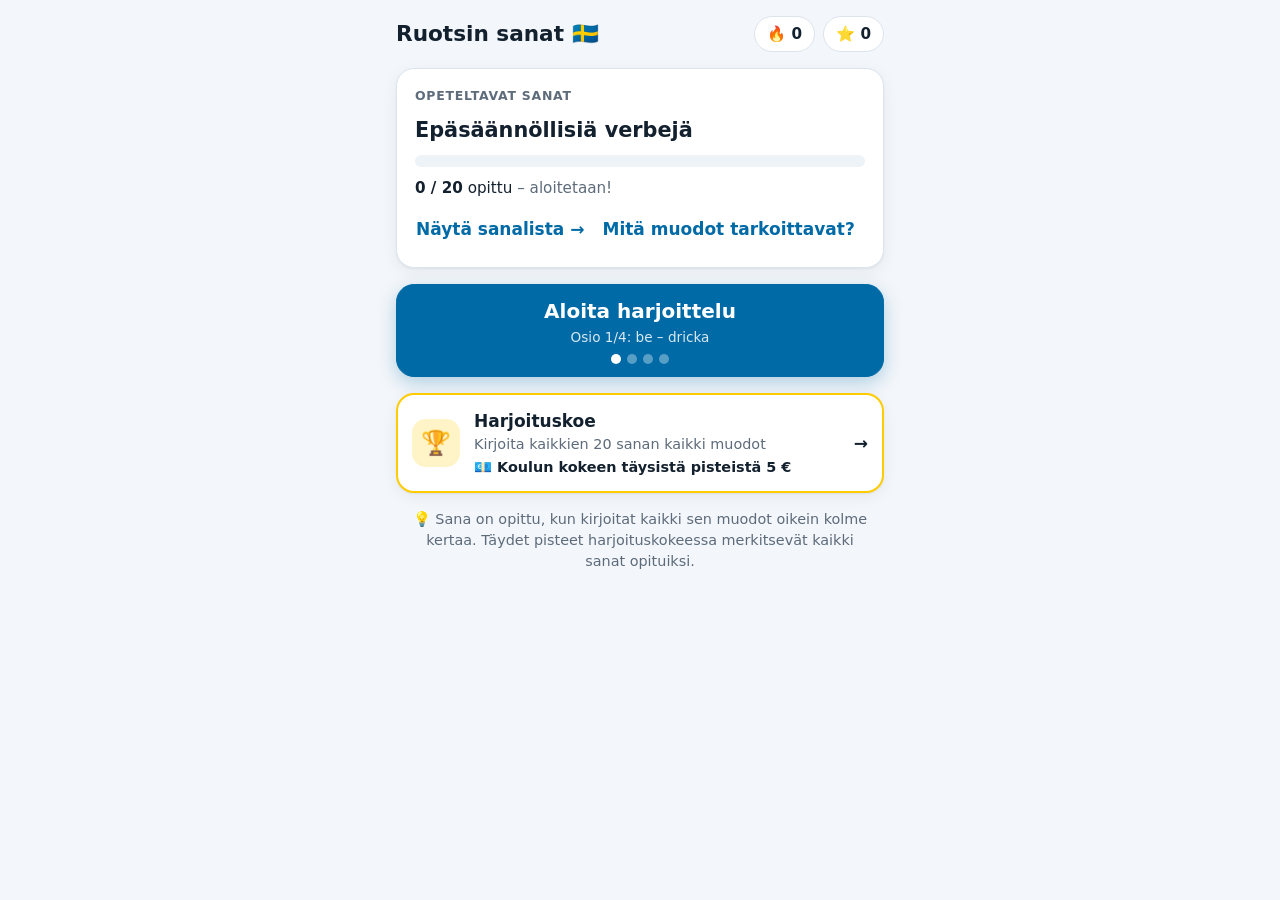
==== commit 7ae44aca: "Harjoittele sanat 5 sanan osioissa kirjan järjestyksessä - Aloita harjoittelu vie aina seuraavaan os" ====
--- a/src/index.html
+++ b/src/index.html
@@ -9,23 +9,12 @@
   <meta name="apple-mobile-web-app-title" content="Ruotsin sanat">
   <title>Ruotsin sanat</title>
   <link rel="icon" href="data:image/svg+xml,<svg xmlns='http://www.w3.org/2000/svg' viewBox='0 0 100 100'><text y='.9em' font-size='90'>🇸🇪</text></svg>">
-  <link rel="stylesheet" href="css/styles.css">
-  <script type="module" src="js/main.js"></script>
+  <!-- __VERSION__ korvataan julkaisussa versiolla, jotta selain hakee aina uudet tiedostot. -->
+  <link rel="stylesheet" href="css/styles.css?v=__VERSION__">
+  <script type="module" src="js/main.js?v=__VERSION__"></script>
 </head>
 <body>
   <main class="app">
-
-    <!-- ========== PIN ========== -->
-    <section id="screen-pin" class="screen screen-center" hidden>
-      <div class="hero-emoji" aria-hidden="true">🇸🇪</div>
-      <h1>Ruotsin sanat</h1>
-      <form id="pin-form" class="stack">
-        <label for="pin-input" class="muted">Syötä PIN-koodi</label>
-        <input id="pin-input" class="input input-pin" type="password" inputmode="numeric" autocomplete="off" required>
-        <p id="pin-error" class="banner banner-wrong" role="alert" hidden>Väärä koodi, yritä uudelleen.</p>
-        <button type="submit" class="btn btn-primary">Avaa</button>
-      </form>
-    </section>
 
     <!-- ========== ETUSIVU ========== -->
     <section id="screen-home" class="screen" hidden>
@@ -51,6 +40,7 @@
       <button id="start-btn" class="btn btn-primary btn-hero">
         <span>Aloita harjoittelu</span>
         <small id="start-sub"></small>
+        <span id="section-dots" class="section-dots" aria-hidden="true"></span>
       </button>
 
       <a href="#koe" class="exam-card">
@@ -199,5 +189,20 @@
     </section>
 
   </main>
+
+  <!-- Näytetään, jos sovellus ei käynnisty (esim. selain on muistanut vanhoja tiedostoja). -->
+  <div id="load-error" class="screen screen-center" hidden>
+    <div class="hero-emoji" aria-hidden="true">🔄</div>
+    <h1>Sovellus ei latautunut</h1>
+    <p class="muted">Päivitä sivu, niin uusin versio latautuu.</p>
+    <button class="btn btn-primary" onclick="location.reload()">Päivitä</button>
+  </div>
+  <script>
+    setTimeout(() => {
+      if (![...document.querySelectorAll(".app .screen")].some((s) => !s.hidden)) {
+        document.getElementById("load-error").hidden = false;
+      }
+    }, 4000);
+  </script>
 </body>
 </html>
--- a/src/css/styles.css
+++ b/src/css/styles.css
@@ -62,6 +62,8 @@
   -webkit-tap-highlight-color: transparent;
 }
 
+#load-error { max-width: 520px; margin: 0 auto; padding: 16px; }
+
 .app {
   max-width: 520px;
   margin: 0 auto;
@@ -150,7 +152,6 @@
 .input:focus { outline: none; border-color: var(--primary); }
 .input.is-correct { border-color: var(--success); background: var(--success-bg); }
 .input.is-wrong { border-color: var(--danger); background: var(--danger-bg); text-decoration: line-through; }
-.input-pin { text-align: center; font-size: 1.6rem; letter-spacing: 0.3em; }
 
 :focus-visible { outline: 3px solid var(--accent); outline-offset: 2px; }
 
@@ -207,6 +208,11 @@
 }
 
 .btn-hero small { font-size: 0.85rem; font-weight: 500; opacity: 0.85; }
+
+.section-dots { display: flex; gap: 6px; margin-top: 4px; }
+.dot { width: 10px; height: 10px; border-radius: 50%; background: rgb(255 255 255 / 35%); }
+.dot-done { background: var(--accent); }
+.dot-next { background: #fff; }
 
 /* Koe-kortti */
 .exam-card {
@@ -418,8 +424,6 @@
 
 .plain-list { margin: 0; padding-left: 18px; display: flex; flex-direction: column; gap: 4px; }
 
-.banner { padding: 10px 14px; border-radius: var(--radius-sm); font-weight: 600; }
-.banner-wrong { background: var(--danger-bg); color: var(--danger); }
 
 /* Konfetti */
 .confetti { position: fixed; inset: 0; pointer-events: none; overflow: hidden; z-index: 10; }
